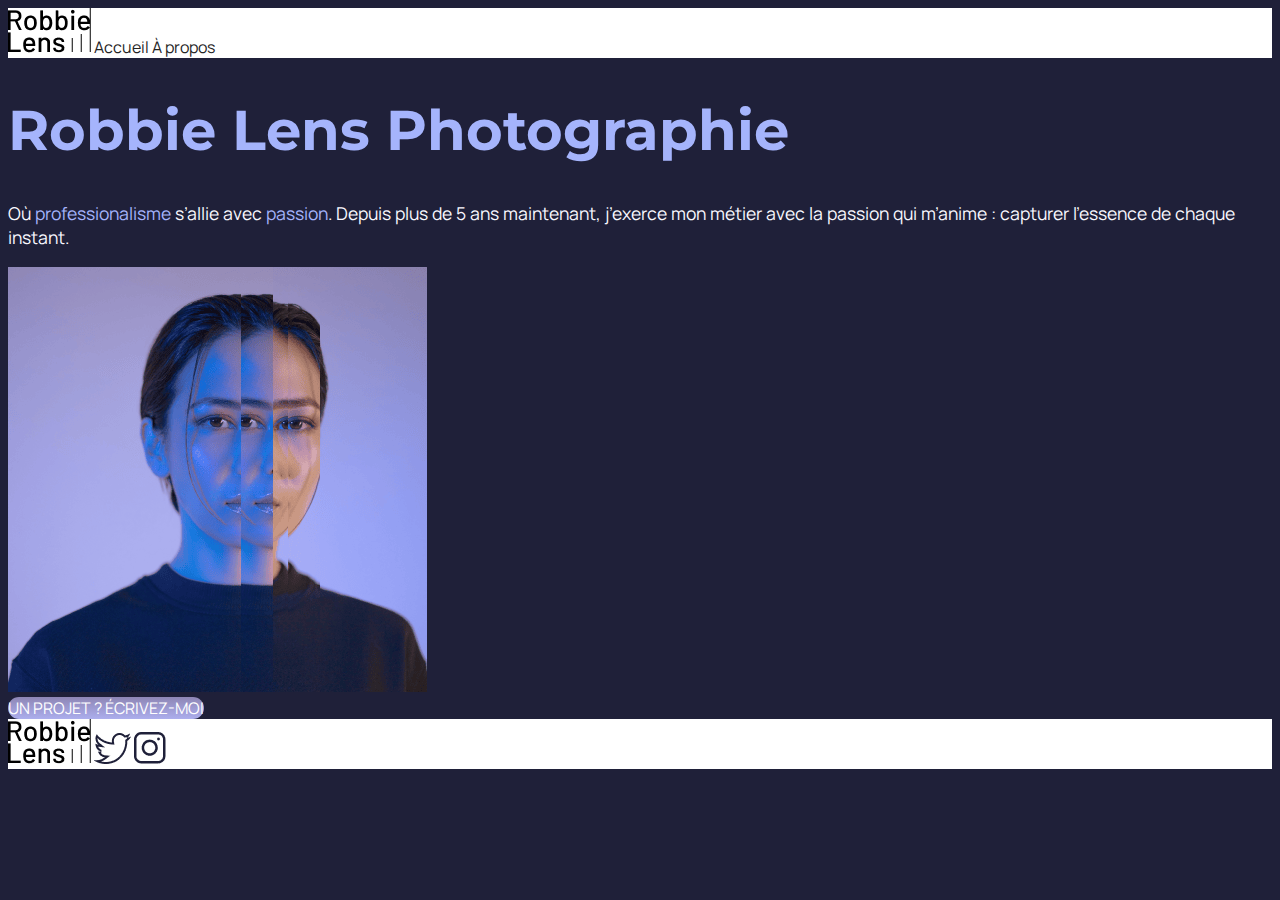
==== index.html @ 54b53c8e "Structuring the page" ====
<!DOCTYPE html>
<html lang="fr">
  <head>
    <meta charset="utf-8" />
    <title>Accueil – Robbie Lens Photographie</title>
    <link href="style.css" rel="stylesheet" />
    <link rel="preconnect" href="https://fonts.googleapis.com" />
    <link rel="preconnect" href="https://fonts.gstatic.com" crossorigin />
    <link
      href="https://fonts.googleapis.com/css2?family=Manrope&family=Montserrat&display=swap"
      rel="stylesheet"
    />
  </head>
  <body>
    <header>
      <nav>
        <img src="images/logo.png" alt="Logo Robbie Lens" />
        <a href="index.html">Accueil</a>
        <a href="a-propos.html">À propos</a>
      </nav>
    </header>
    <main>
      <h1>Robbie Lens Photographie</h1>
      <p>
        Où <em>professionalisme</em> s’allie avec <em>passion</em>. Depuis plus
        de 5 ans maintenant, j’exerce mon métier avec la passion qui m’anime :
        capturer l’essence de chaque instant.
      </p>
      <img
        src="images/robbie-lens.png"
        alt="Portrait avec effet de la photographe Robbie Lens"
      />
      <div>
        <a href="" class="cta">UN PROJET ? ÉCRIVEZ-MOI</a>
      </div>
    </main>
    <footer>
      <img src="images/logo.png" alt="Logo Robbie Lens" />
      <a href="https://twitter.com/" target="_blank" class="lien-icone">
        <img src="images/twitter.png" alt="Twitter" />
      </a>
      <a href="https://www.instagram.com/" target="_blank" class="lien-icone">
        <img src="images/instagram.png" alt="Instagram" />
      </a>
    </footer>
  </body>
</html>
---- style.css ----
body {
  background-color: #1f2039;
  font-family: "Manrope", sans-serif;
  font-size: 1em;
}

h1 {
  color: #a5b4fc;
  font-family: "Montserrat", sans-serif;
  font-size: 3.5em;
}

h2,
li {
  color: #f9f8ff;
}

p {
  color: #f9f8ff;
  font-size: 1.1em;
}

a {
  color: #242424;
  text-decoration: none;
}

a:hover {
  text-decoration: underline;
}

em {
  color: #a5b4fc;
  font-style: normal;
}

header,
footer {
  background-color: white;
}

.lien-icone:hover {
  opacity: 0.5;
}

.carre-contenu {
  border-bottom: solid 1px #8e86b5;
  border-right: solid 1px #8e86b5;
}

.cta {
  background: linear-gradient(#8e86b5, #acaeed);
  border-radius: 50px;
  color: white;
}

.cta:hover {
  background: linear-gradient(#696484, #8788ba);
  text-decoration: none;
}
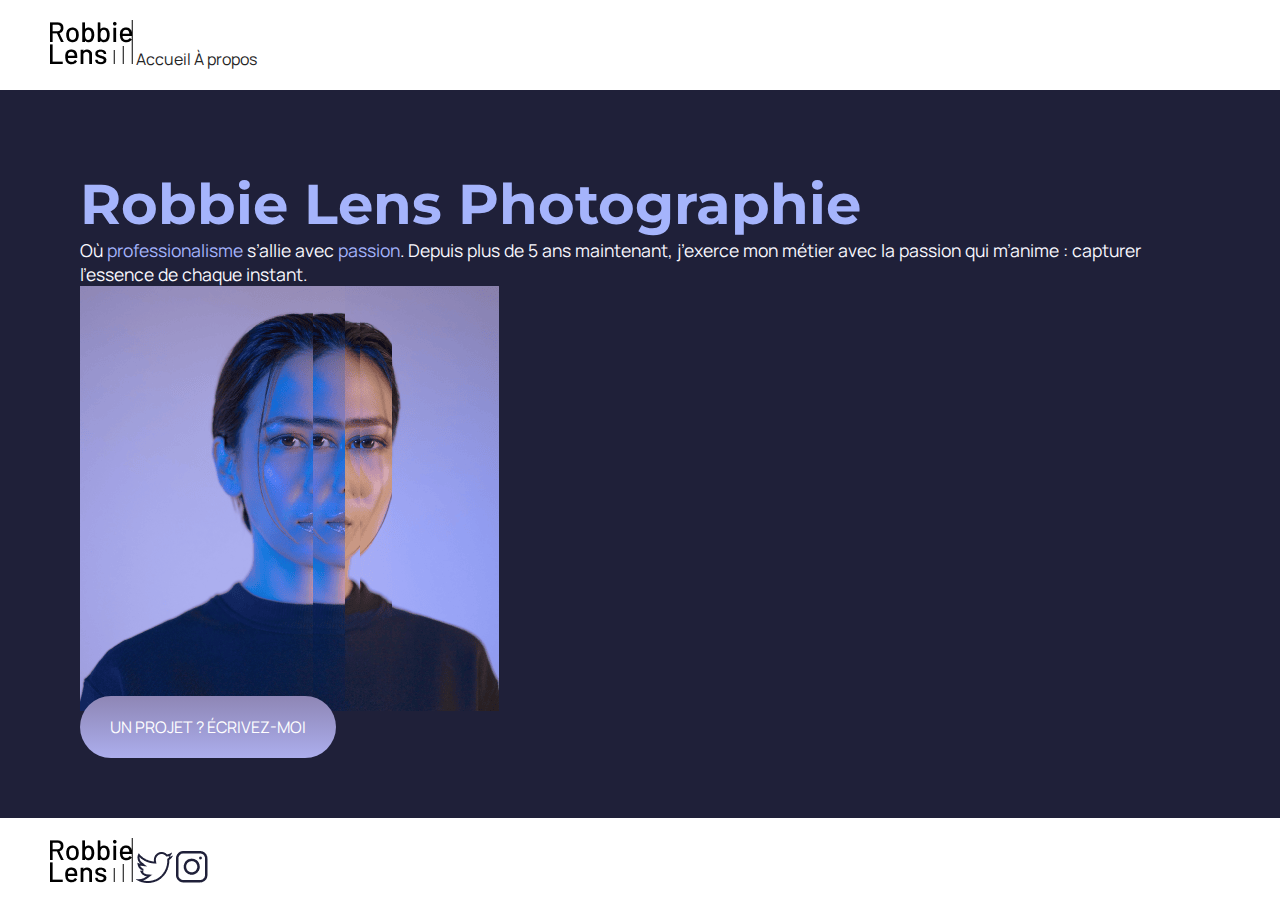
==== commit 3227ce22: "Adding padding" ====
--- a/index.html
+++ b/index.html
@@ -2,7 +2,7 @@
 <html lang="fr">
   <head>
     <meta charset="utf-8" />
-    <title>Accueil – Robbie Lens Photographie</title>
+    <title>Accueil - Robbie Lens Photographie</title>
     <link href="style.css" rel="stylesheet" />
     <link rel="preconnect" href="https://fonts.googleapis.com" />
     <link rel="preconnect" href="https://fonts.gstatic.com" crossorigin />
@@ -11,6 +11,7 @@
       rel="stylesheet"
     />
   </head>
+
   <body>
     <header>
       <nav>
@@ -20,27 +21,29 @@
       </nav>
     </header>
     <main>
-      <h1>Robbie Lens Photographie</h1>
-      <p>
-        Où <em>professionalisme</em> s’allie avec <em>passion</em>. Depuis plus
-        de 5 ans maintenant, j’exerce mon métier avec la passion qui m’anime :
-        capturer l’essence de chaque instant.
-      </p>
-      <img
-        src="images/robbie-lens.png"
-        alt="Portrait avec effet de la photographe Robbie Lens"
-      />
-      <div>
-        <a href="" class="cta">UN PROJET ? ÉCRIVEZ-MOI</a>
-      </div>
+      <section>
+        <h1>Robbie Lens Photographie</h1>
+        <p>
+          Où <em>professionalisme</em> s’allie avec <em>passion</em>. Depuis
+          plus de 5 ans maintenant, j’exerce mon métier avec la passion qui
+          m’anime : capturer l’essence de chaque instant.
+        </p>
+        <img
+          src="images/robbie-lens.png"
+          alt="Portrait avec effet de la photographe Robbie Lens"
+        />
+        <div>
+          <a href="" class="cta">UN PROJET ? ÉCRIVEZ-MOI</a>
+        </div>
+      </section>
     </main>
     <footer>
       <img src="images/logo.png" alt="Logo Robbie Lens" />
-      <a href="https://twitter.com/" target="_blank" class="lien-icone">
-        <img src="images/twitter.png" alt="Twitter" />
+      <a target="_blank" href="https://twitter.com/" class="lien-icone">
+        <img src="images/twitter.png" alt="Logo Twitter" />
       </a>
-      <a href="https://www.instagram.com/" target="_blank" class="lien-icone">
-        <img src="images/instagram.png" alt="Instagram" />
+      <a target="_blank" href="https://www.instagram.com/" class="lien-icone">
+        <img src="images/instagram.png" alt="Logo Instagram" />
       </a>
     </footer>
   </body>
--- a/style.css
+++ b/style.css
@@ -1,23 +1,11 @@
+* {
+  margin: 0;
+}
+
 body {
-  background-color: #1f2039;
   font-family: "Manrope", sans-serif;
   font-size: 1em;
-}
-
-h1 {
-  color: #a5b4fc;
-  font-family: "Montserrat", sans-serif;
-  font-size: 3.5em;
-}
-
-h2,
-li {
-  color: #f9f8ff;
-}
-
-p {
-  color: #f9f8ff;
-  font-size: 1.1em;
+  background-color: #1f2039;
 }
 
 a {
@@ -25,18 +13,47 @@
   text-decoration: none;
 }
 
-a:hover {
-  text-decoration: underline;
-}
-
 em {
   color: #a5b4fc;
   font-style: normal;
 }
 
+h1 {
+  font-size: 3.5em;
+  color: #a5b4fc;
+  font-family: "Montserrat", sans-serif;
+}
+
+h2 {
+  color: #f9f8ff;
+}
+
+p,
+li {
+  font-size: 1.1em;
+  color: #f9f8ff;
+}
+
 header,
 footer {
   background-color: white;
+  padding: 20px 50px;
+}
+
+.cta {
+  background: linear-gradient(#8e86b5, #acaeed);
+  color: white;
+  border-radius: 50px;
+  padding: 20px 30px;
+}
+
+a:hover {
+  text-decoration: underline;
+}
+
+.cta:hover {
+  background: linear-gradient(#696484, #8788ba);
+  text-decoration: none;
 }
 
 .lien-icone:hover {
@@ -44,17 +61,24 @@
 }
 
 .carre-contenu {
-  border-bottom: solid 1px #8e86b5;
-  border-right: solid 1px #8e86b5;
+  border-right: 1px solid #8e86b5;
+  border-bottom: 1px solid #8e86b5;
+  padding: 50px;
 }
 
-.cta {
-  background: linear-gradient(#8e86b5, #acaeed);
-  border-radius: 50px;
-  color: white;
+.carre-contenu h2 {
+  margin-top: 30px;
 }
 
-.cta:hover {
-  background: linear-gradient(#696484, #8788ba);
-  text-decoration: none;
+.carre-contenu ul {
+  margin-top: 30px;
 }
+
+section {
+  padding: 80px;
+}
+
+.a-propos-main {
+  width: 50%;
+  margin: auto;
+}
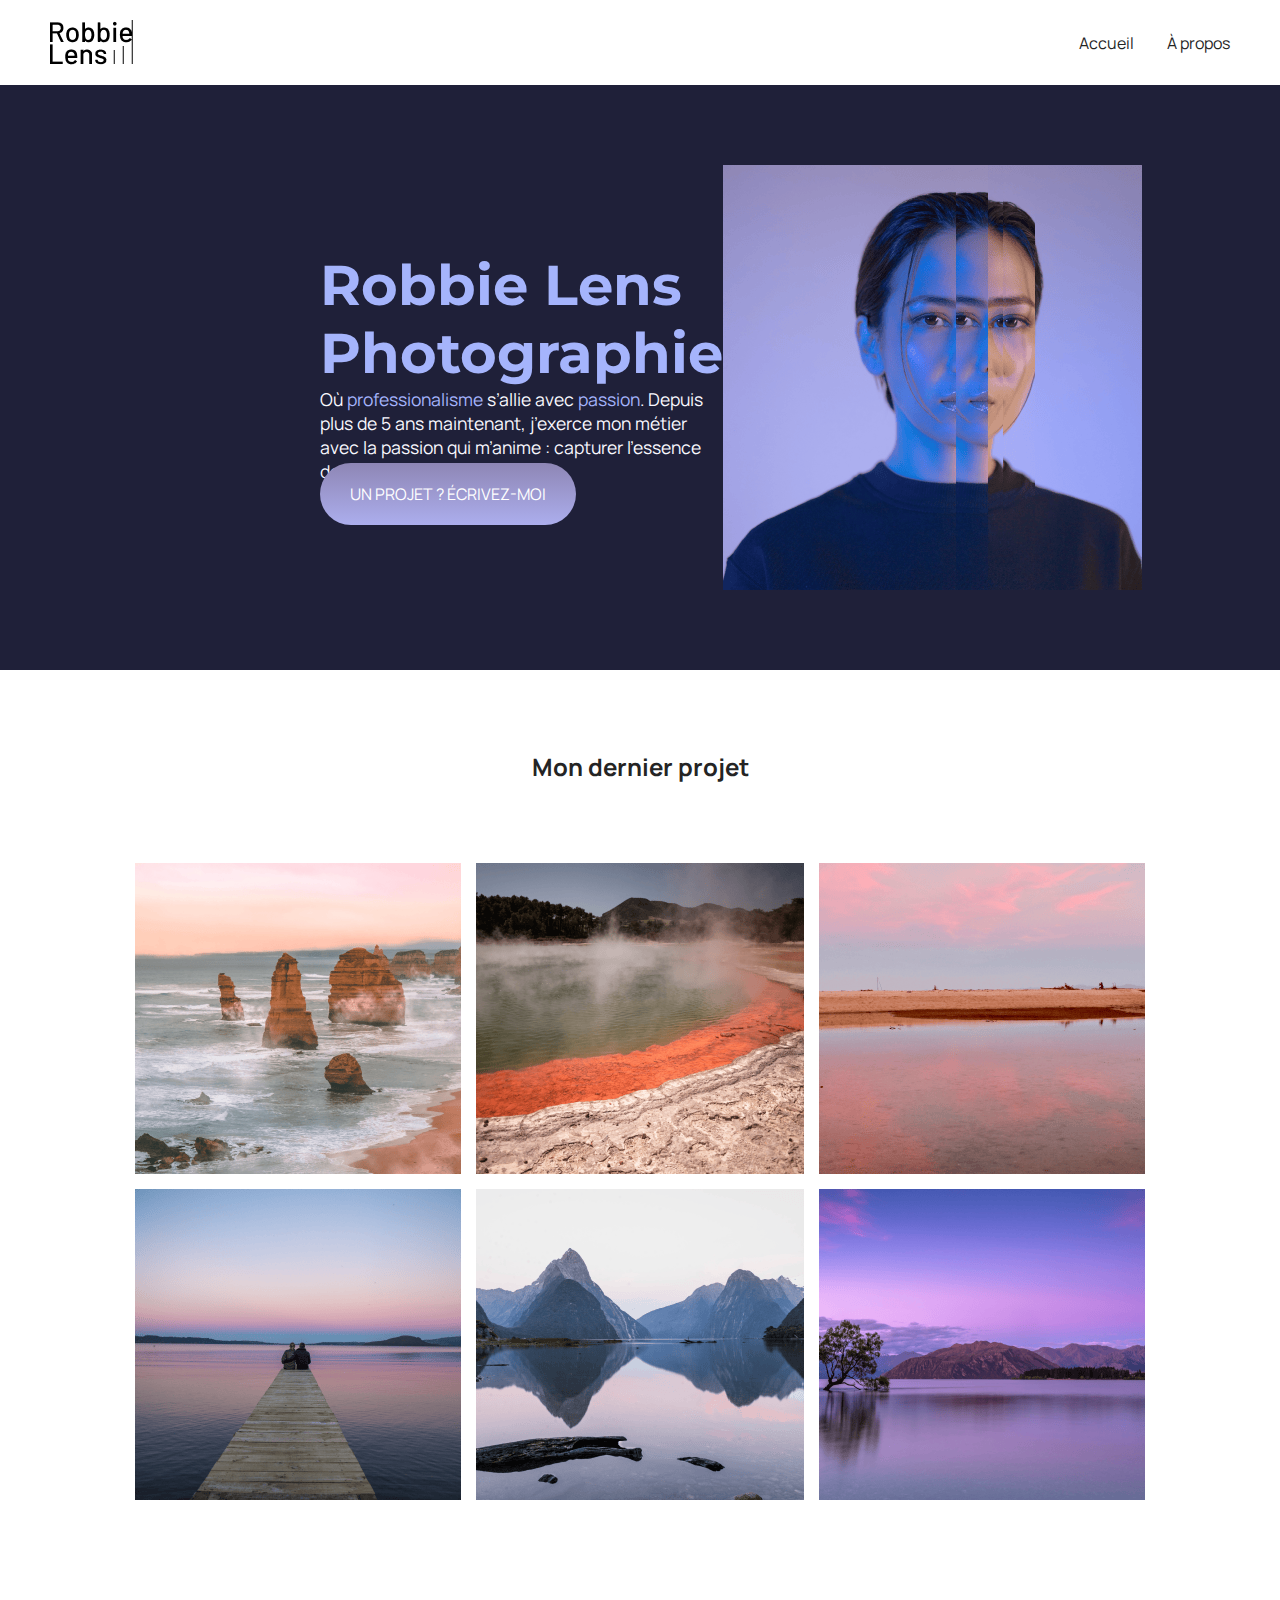
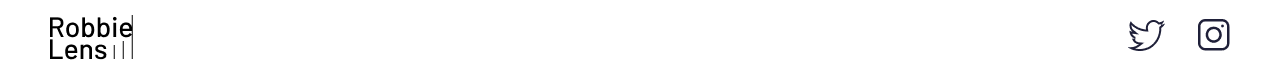
==== commit fa6e1f2c: "Adding flexbox" ====
--- a/index.html
+++ b/index.html
@@ -16,35 +16,70 @@
     <header>
       <nav>
         <img src="images/logo.png" alt="Logo Robbie Lens" />
-        <a href="index.html">Accueil</a>
-        <a href="a-propos.html">À propos</a>
+        <div>
+          <a href="index.html">Accueil</a>
+          <a href="a-propos.html">À propos</a>
+        </div>
       </nav>
     </header>
     <main>
-      <section>
-        <h1>Robbie Lens Photographie</h1>
-        <p>
-          Où <em>professionalisme</em> s’allie avec <em>passion</em>. Depuis
-          plus de 5 ans maintenant, j’exerce mon métier avec la passion qui
-          m’anime : capturer l’essence de chaque instant.
-        </p>
+      <section class="accueil-introduction">
+        <div>
+          <h1>Robbie Lens Photographie</h1>
+          <p>
+            Où <em>professionalisme</em> s’allie avec <em>passion</em>. Depuis
+            plus de 5 ans maintenant, j’exerce mon métier avec la passion qui
+            m’anime : capturer l’essence de chaque instant.
+          </p>
+          <a href="" class="cta">UN PROJET ? ÉCRIVEZ-MOI</a>
+        </div>
         <img
           src="images/robbie-lens.png"
           alt="Portrait avec effet de la photographe Robbie Lens"
         />
+      </section>
+      <section class="accueil-photos">
+        <h2>Mon dernier projet</h2>
         <div>
-          <a href="" class="cta">UN PROJET ? ÉCRIVEZ-MOI</a>
+          <img
+            src="images/accueil/element-1.png"
+            alt="Twelve apostles - Australie"
+          />
+          <img
+            src="images/accueil/element-2.png"
+            alt="Wai-O-Tapu - Nouvelle-Zélande"
+          />
+          <img
+            src="images/accueil/element-3.png"
+            alt="Parc National d’Abel Tasman - Nouvelle-Zélande"
+          />
+        </div>
+        <div>
+          <img
+            src="images/accueil/element-4.png"
+            alt="Lac Rotorua - Nouvelle-Zélande"
+          />
+          <img
+            src="images/accueil/element-5.png"
+            alt="Milford Sound - Nouvelle-Zélande"
+          />
+          <img
+            src="images/accueil/element-6.png"
+            alt="Lac Wanaka - Nouvelle-Zélande"
+          />
         </div>
       </section>
     </main>
     <footer>
       <img src="images/logo.png" alt="Logo Robbie Lens" />
-      <a target="_blank" href="https://twitter.com/" class="lien-icone">
-        <img src="images/twitter.png" alt="Logo Twitter" />
-      </a>
-      <a target="_blank" href="https://www.instagram.com/" class="lien-icone">
-        <img src="images/instagram.png" alt="Logo Instagram" />
-      </a>
+      <div>
+        <a target="_blank" href="https://twitter.com/" class="lien-icone">
+          <img src="images/twitter.png" alt="Logo Twitter" />
+        </a>
+        <a target="_blank" href="https://www.instagram.com/" class="lien-icone">
+          <img src="images/instagram.png" alt="Logo Instagram" />
+        </a>
+      </div>
     </footer>
   </body>
 </html>
--- a/style.css
+++ b/style.css
@@ -56,6 +56,10 @@
   text-decoration: none;
 }
 
+.lien-icone {
+  margin-left: 30px;
+}
+
 .lien-icone:hover {
   opacity: 0.5;
 }
@@ -82,3 +86,42 @@
   width: 50%;
   margin: auto;
 }
+
+footer,
+nav {
+  display: flex;
+  flex-direction: row;
+  align-items: center;
+  justify-content: space-between;
+}
+
+nav a {
+  margin-left: 30px;
+}
+
+.accueil-photos {
+  background-color: white;
+  padding: 80px;
+}
+
+.accueil-photos h2 {
+  color: #242424;
+  text-align: center;
+  margin-bottom: 80px;
+}
+
+.accueil-photos div {
+  display: flex;
+  flex-direction: row;
+  gap: 15px;
+  justify-content: center;
+  margin-bottom: 15px;
+}
+
+.accueil-introduction {
+  display: flex;
+  flex-direction: row;
+  width: 50%;
+  align-items: center;
+  margin: auto;
+}
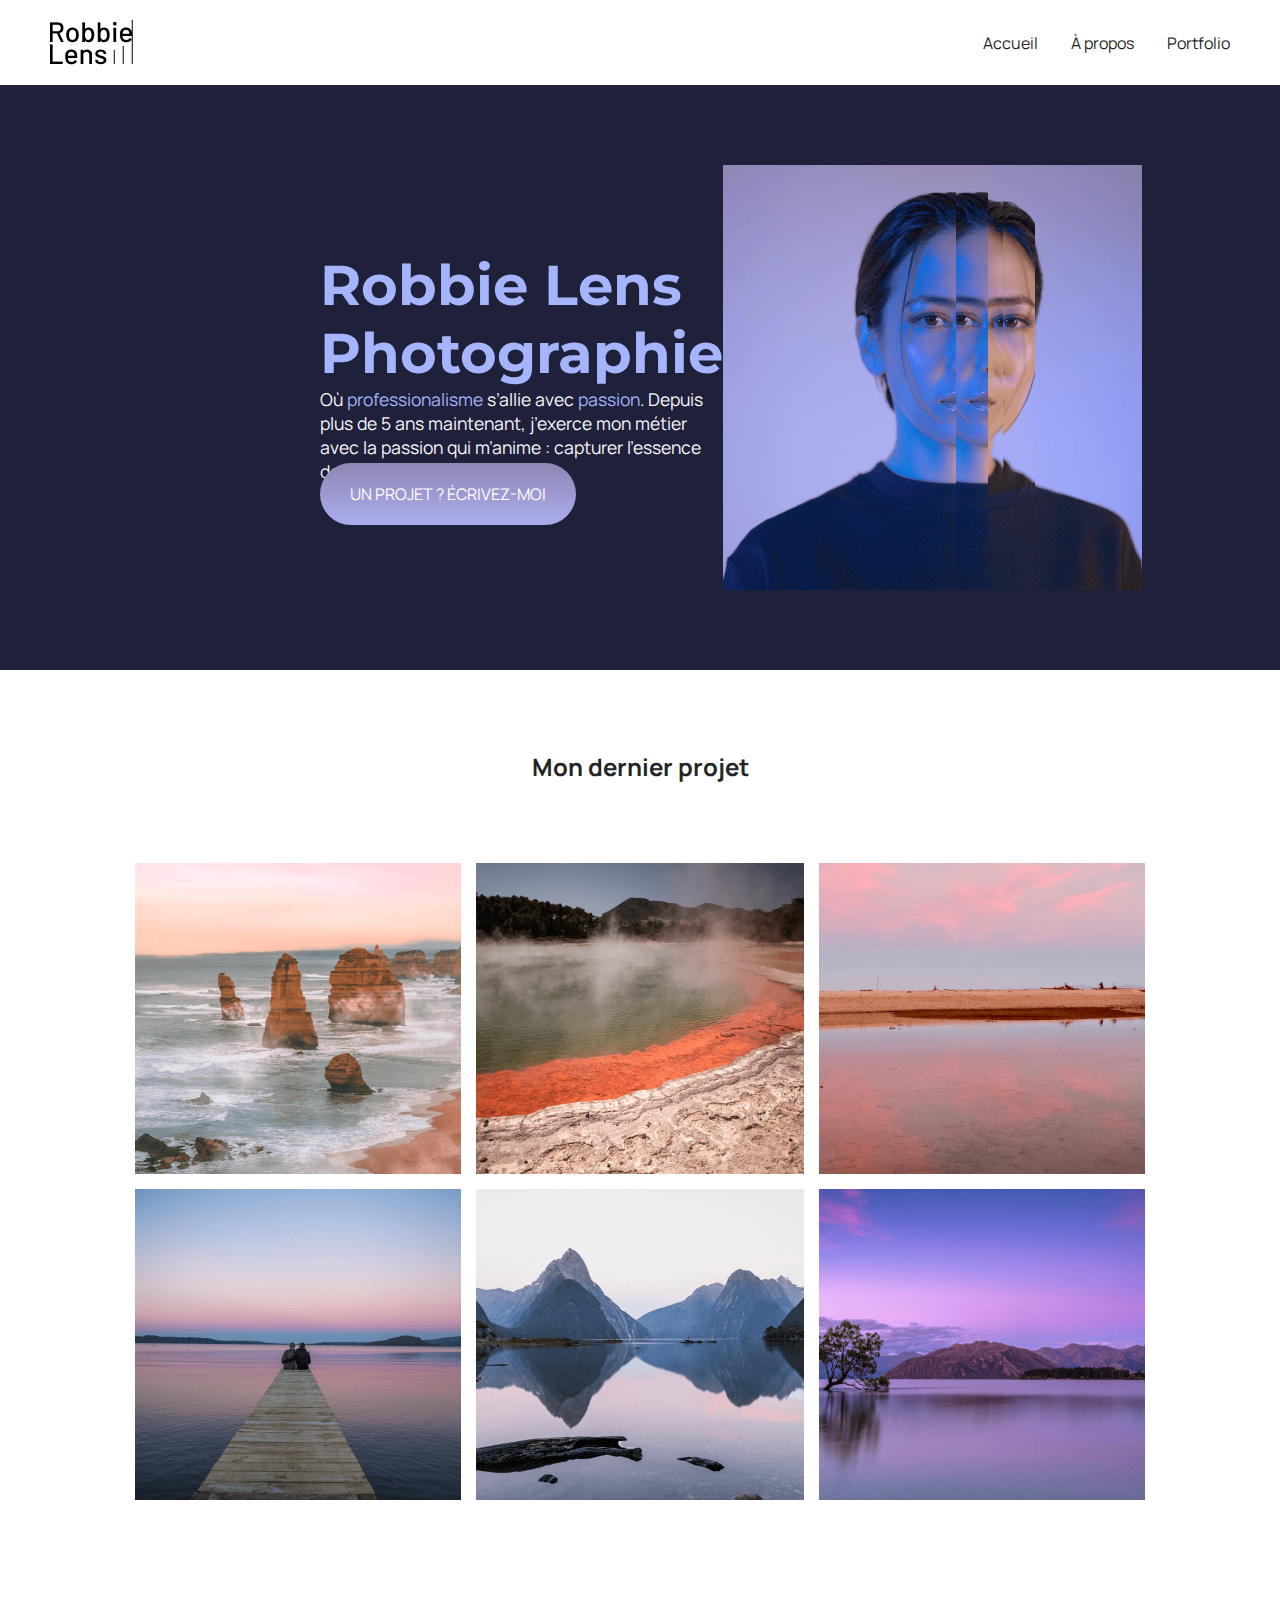
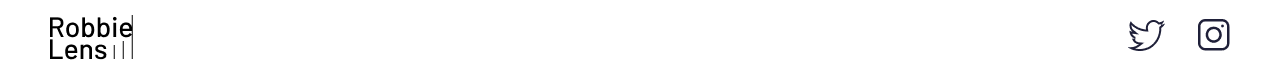
==== commit 1f7d242d: "Creating portfolio with grids" ====
--- a/index.html
+++ b/index.html
@@ -19,6 +19,7 @@
         <div>
           <a href="index.html">Accueil</a>
           <a href="a-propos.html">À propos</a>
+          <a href="portfolio.html">Portfolio</a>
         </div>
       </nav>
     </header>
--- a/style.css
+++ b/style.css
@@ -125,3 +125,33 @@
   align-items: center;
   margin: auto;
 }
+
+.portfolio-section-photos {
+  background-color: white;
+}
+
+.portfolio-section-photos h2 {
+  color: #242424;
+  margin-bottom: 80px;
+}
+
+.grid-paysages {
+  display: grid;
+  grid-template-columns: 1fr 1fr 1fr;
+  grid-template-rows: 300px 300px 300px;
+  gap: 15px;
+}
+
+.grid-portraits {
+  display: grid;
+  grid-template-columns: 1fr 1fr 1fr;
+  grid-template-rows: 300px 300px;
+  gap: 15px;
+}
+
+.grid-paysages img,
+.grid-portraits img {
+  width: 100%;
+  height: 100%;
+  object-fit: cover;
+}
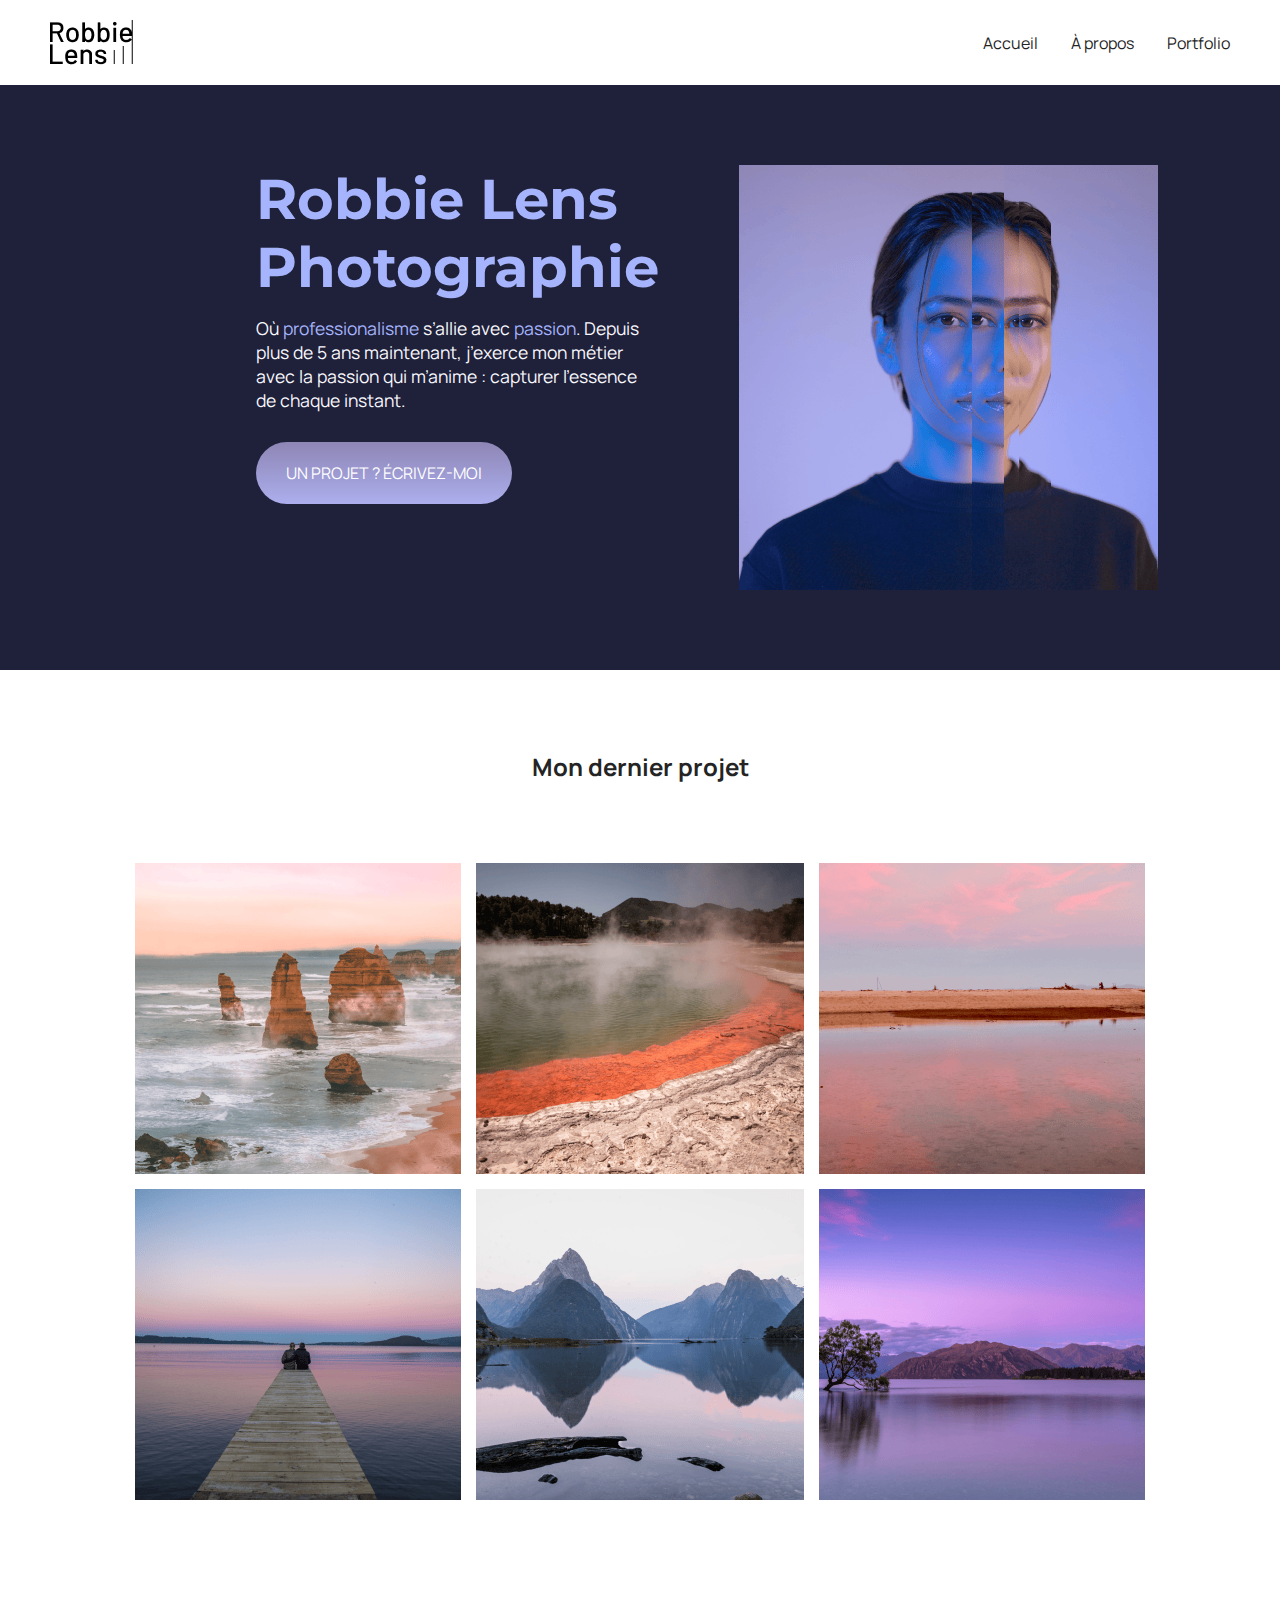
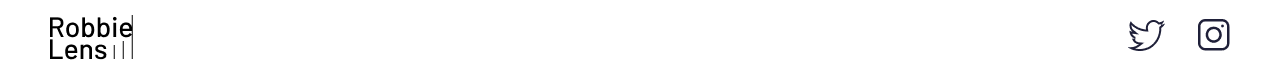
==== commit c65a8673: "Adding overlay on images" ====
--- a/index.html
+++ b/index.html
@@ -32,7 +32,7 @@
             plus de 5 ans maintenant, j’exerce mon métier avec la passion qui
             m’anime : capturer l’essence de chaque instant.
           </p>
-          <a href="" class="cta">UN PROJET ? ÉCRIVEZ-MOI</a>
+          <a href="portfolio.html" class="cta">UN PROJET ? ÉCRIVEZ-MOI</a>
         </div>
         <img
           src="images/robbie-lens.png"
--- a/style.css
+++ b/style.css
@@ -41,6 +41,7 @@
 }
 
 .cta {
+  display: inline-block;
   background: linear-gradient(#8e86b5, #acaeed);
   color: white;
   border-radius: 50px;
@@ -68,6 +69,7 @@
   border-right: 1px solid #8e86b5;
   border-bottom: 1px solid #8e86b5;
   padding: 50px;
+  margin-bottom: 80px;
 }
 
 .carre-contenu h2 {
@@ -76,6 +78,10 @@
 
 .carre-contenu ul {
   margin-top: 30px;
+}
+
+.carre-contenu + div {
+  text-align: center;
 }
 
 section {
@@ -121,9 +127,21 @@
 .accueil-introduction {
   display: flex;
   flex-direction: row;
-  width: 50%;
-  align-items: center;
+  width: 60%;
+  align-items: flex-start;
   margin: auto;
+}
+
+.accueil-introduction h1 {
+  margin-bottom: 15px;
+}
+
+.accueil-introduction p {
+  margin-bottom: 30px;
+}
+
+.accueil-introduction div {
+  padding-right: 80px;
 }
 
 .portfolio-section-photos {
@@ -155,3 +173,26 @@
   height: 100%;
   object-fit: cover;
 }
+
+.lien-conteneur-photo {
+  position: relative;
+}
+
+.photo-hover {
+  position: absolute;
+  top: 0;
+  left: 0;
+  right: 0;
+  bottom: 0;
+  display: flex;
+  align-items: center;
+  justify-content: center;
+  font-size: 1.5em;
+  color: white;
+  background-color: rgba(0, 0, 0, 0.7);
+  display: none;
+}
+
+.lien-conteneur-photo:hover .photo-hover {
+  display: flex;
+}
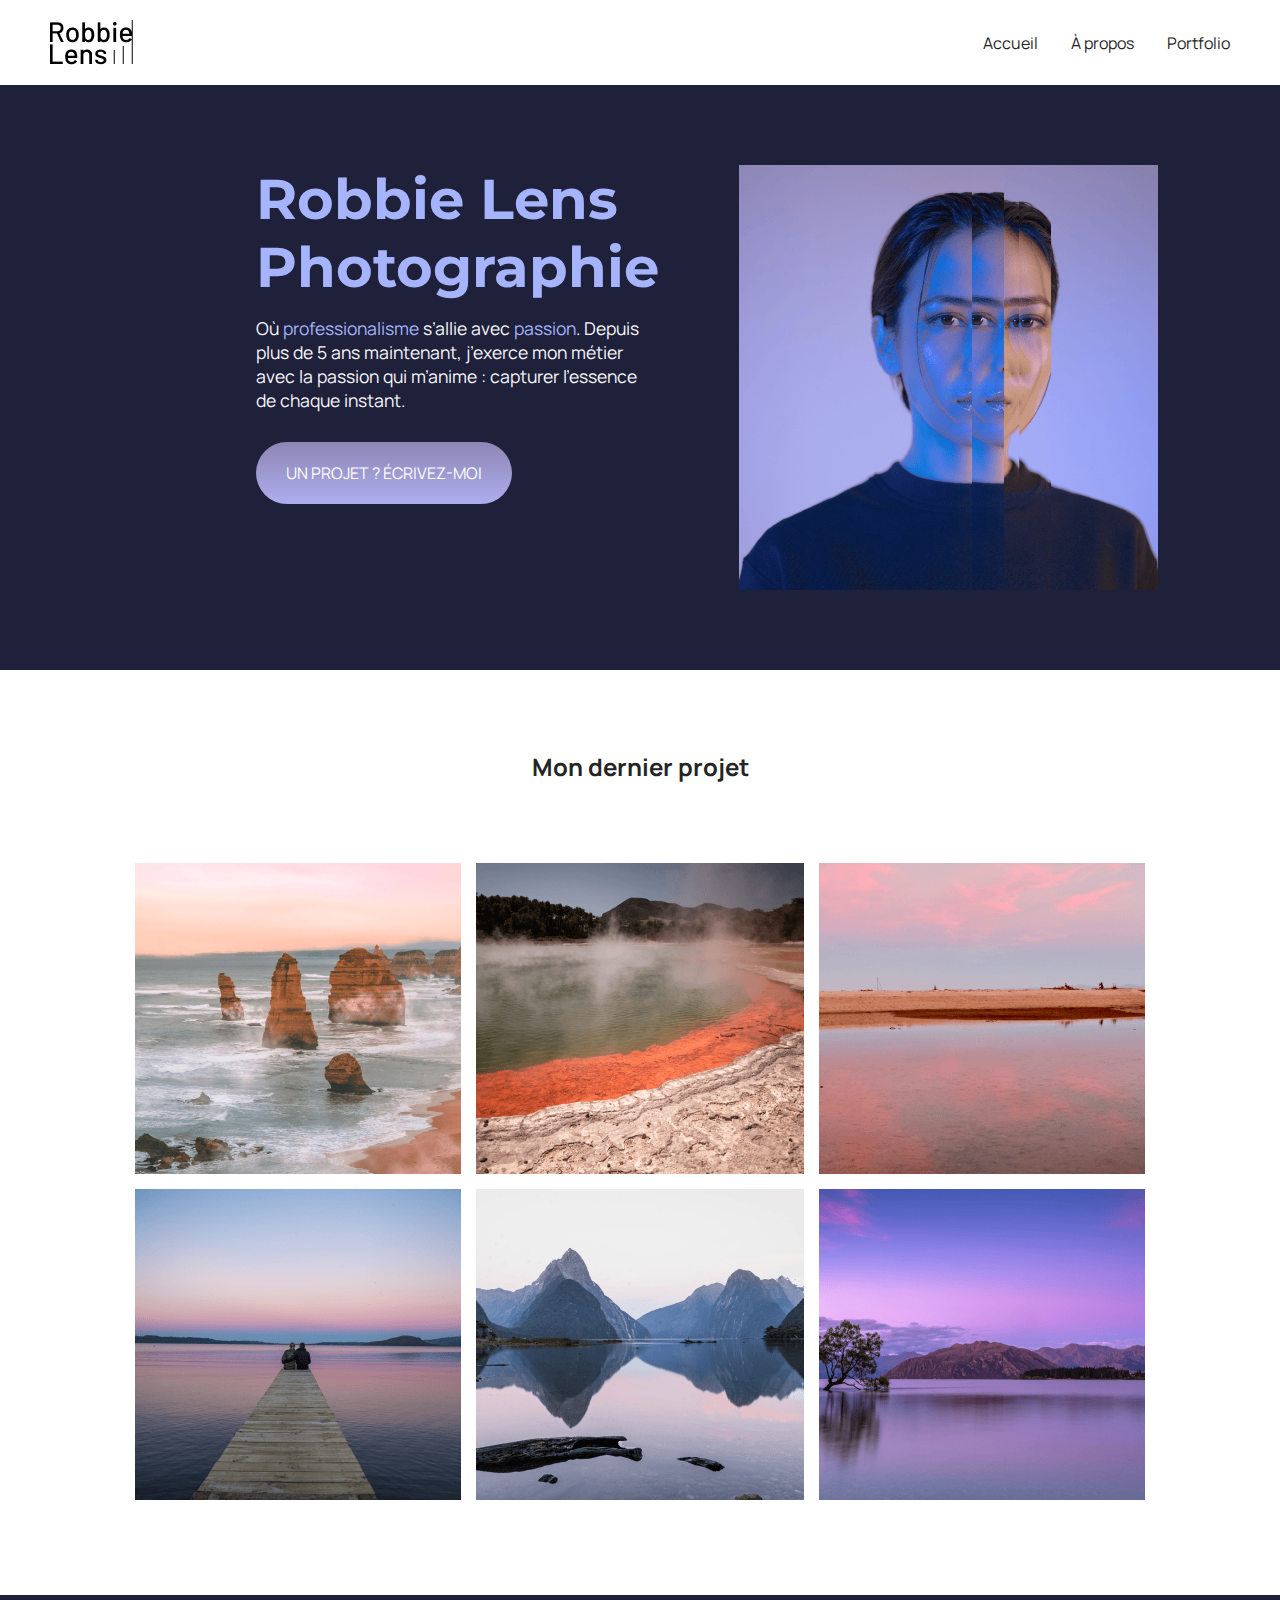
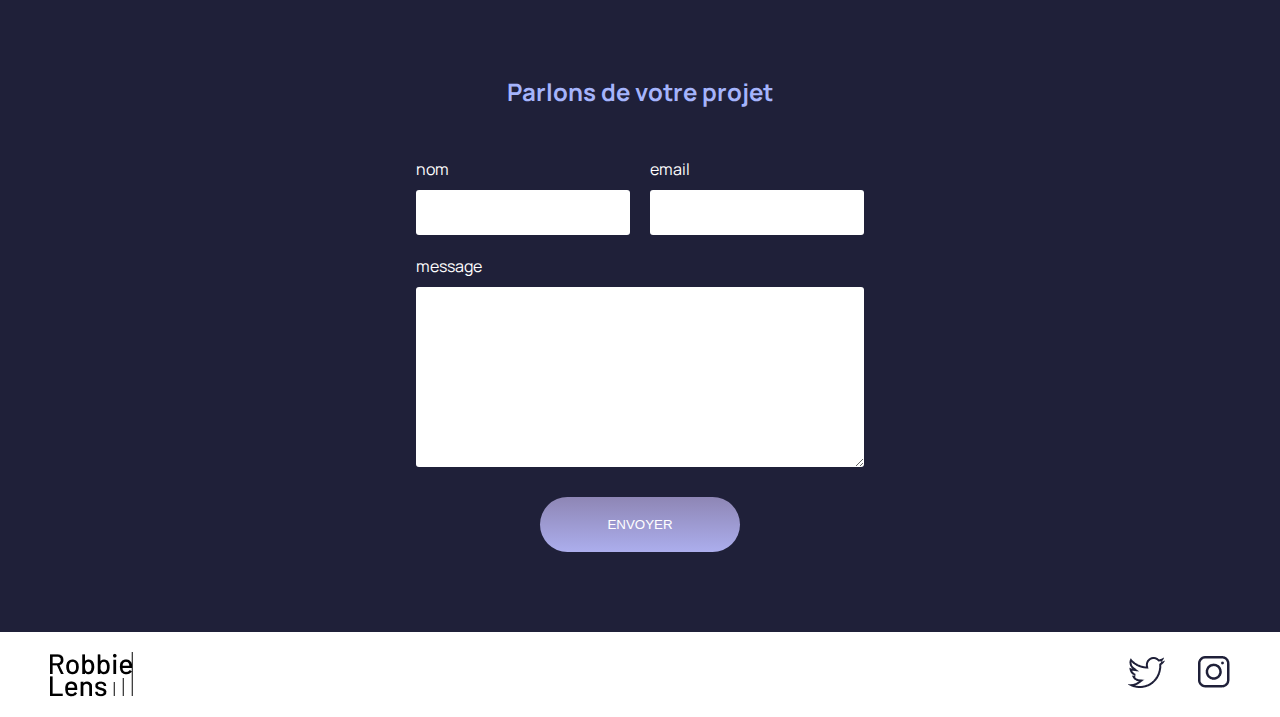
==== commit d94085d9: "Adding a form" ====
--- a/index.html
+++ b/index.html
@@ -3,7 +3,8 @@
   <head>
     <meta charset="utf-8" />
     <title>Accueil - Robbie Lens Photographie</title>
-    <link href="style.css" rel="stylesheet" />
+    <link href="style/style.css" rel="stylesheet" />
+    <link href="style/index.css" rel="stylesheet" />
     <link rel="preconnect" href="https://fonts.googleapis.com" />
     <link rel="preconnect" href="https://fonts.gstatic.com" crossorigin />
     <link
@@ -32,7 +33,7 @@
             plus de 5 ans maintenant, j’exerce mon métier avec la passion qui
             m’anime : capturer l’essence de chaque instant.
           </p>
-          <a href="portfolio.html" class="cta">UN PROJET ? ÉCRIVEZ-MOI</a>
+          <a href="#contact" class="cta">UN PROJET ? ÉCRIVEZ-MOI</a>
         </div>
         <img
           src="images/robbie-lens.png"
@@ -70,6 +71,24 @@
           />
         </div>
       </section>
+      <section id="contact" class="section-contact">
+        <h2>Parlons de votre projet</h2>
+        <form method="get" action="#">
+          <div class="form-nom-email">
+            <div class="form-column">
+              <label for="nom">nom</label>
+              <input type="text" name="nom" id="nom" />
+            </div>
+            <div class="form-column">
+              <label for="email">email</label>
+              <input type="email" name="email" id="email" />
+            </div>
+          </div>
+          <label for="message">message</label>
+          <textarea name="message" id="message" rows="10"></textarea>
+          <input type="submit" value="ENVOYER" class="cta" />
+        </form>
+      </section>
     </main>
     <footer>
       <img src="images/logo.png" alt="Logo Robbie Lens" />
--- a/style/style.css
+++ b/style/style.css
@@ -0,0 +1,82 @@
+* {
+  margin: 0;
+}
+
+body {
+  font-family: "Manrope", sans-serif;
+  font-size: 1em;
+  background-color: #1f2039;
+}
+
+a {
+  color: #242424;
+  text-decoration: none;
+}
+
+em {
+  color: #a5b4fc;
+  font-style: normal;
+}
+
+h1 {
+  font-size: 3.5em;
+  color: #a5b4fc;
+  font-family: "Montserrat", sans-serif;
+}
+
+h2 {
+  color: #f9f8ff;
+}
+
+p,
+li {
+  font-size: 1.1em;
+  color: #f9f8ff;
+}
+
+header,
+footer {
+  background-color: white;
+  padding: 20px 50px;
+}
+
+.cta {
+  display: inline-block;
+  background: linear-gradient(#8e86b5, #acaeed);
+  color: white;
+  border-radius: 50px;
+  padding: 20px 30px;
+}
+
+a:hover {
+  text-decoration: underline;
+}
+
+.cta:hover {
+  background: linear-gradient(#696484, #8788ba);
+  text-decoration: none;
+}
+
+.lien-icone {
+  margin-left: 30px;
+}
+
+.lien-icone:hover {
+  opacity: 0.5;
+}
+
+section {
+  padding: 80px;
+}
+
+footer,
+nav {
+  display: flex;
+  flex-direction: row;
+  align-items: center;
+  justify-content: space-between;
+}
+
+nav a {
+  margin-left: 30px;
+}
--- a/style/index.css
+++ b/style/index.css
@@ -0,0 +1,82 @@
+.accueil-photos {
+  background-color: white;
+  padding: 80px;
+}
+
+.accueil-photos h2 {
+  color: #242424;
+  text-align: center;
+  margin-bottom: 80px;
+}
+
+.accueil-photos div {
+  display: flex;
+  flex-direction: row;
+  gap: 15px;
+  justify-content: center;
+  margin-bottom: 15px;
+}
+
+.accueil-introduction {
+  display: flex;
+  flex-direction: row;
+  width: 60%;
+  align-items: flex-start;
+  margin: auto;
+}
+
+.accueil-introduction h1 {
+  margin-bottom: 15px;
+}
+
+.accueil-introduction p {
+  margin-bottom: 30px;
+}
+
+.accueil-introduction div {
+  padding-right: 80px;
+}
+
+.section-contact h2 {
+  color: #a5b4fc;
+  text-align: center;
+  margin-bottom: 50px;
+}
+
+form {
+  display: flex;
+  flex-direction: column;
+  width: 40%;
+  margin: auto;
+  color: white;
+}
+
+.form-nom-email {
+  display: flex;
+  flex-direction: row;
+  gap: 20px;
+}
+
+.form-column {
+  flex: 1;
+  display: flex;
+  flex-direction: column;
+  margin-bottom: 20px;
+}
+
+input,
+textarea {
+  padding: 15px;
+  border-radius: 3px;
+  border: none;
+}
+
+label {
+  margin-bottom: 10px;
+}
+
+input[type="submit"] {
+  width: 200px;
+  margin: auto;
+  margin-top: 30px;
+}
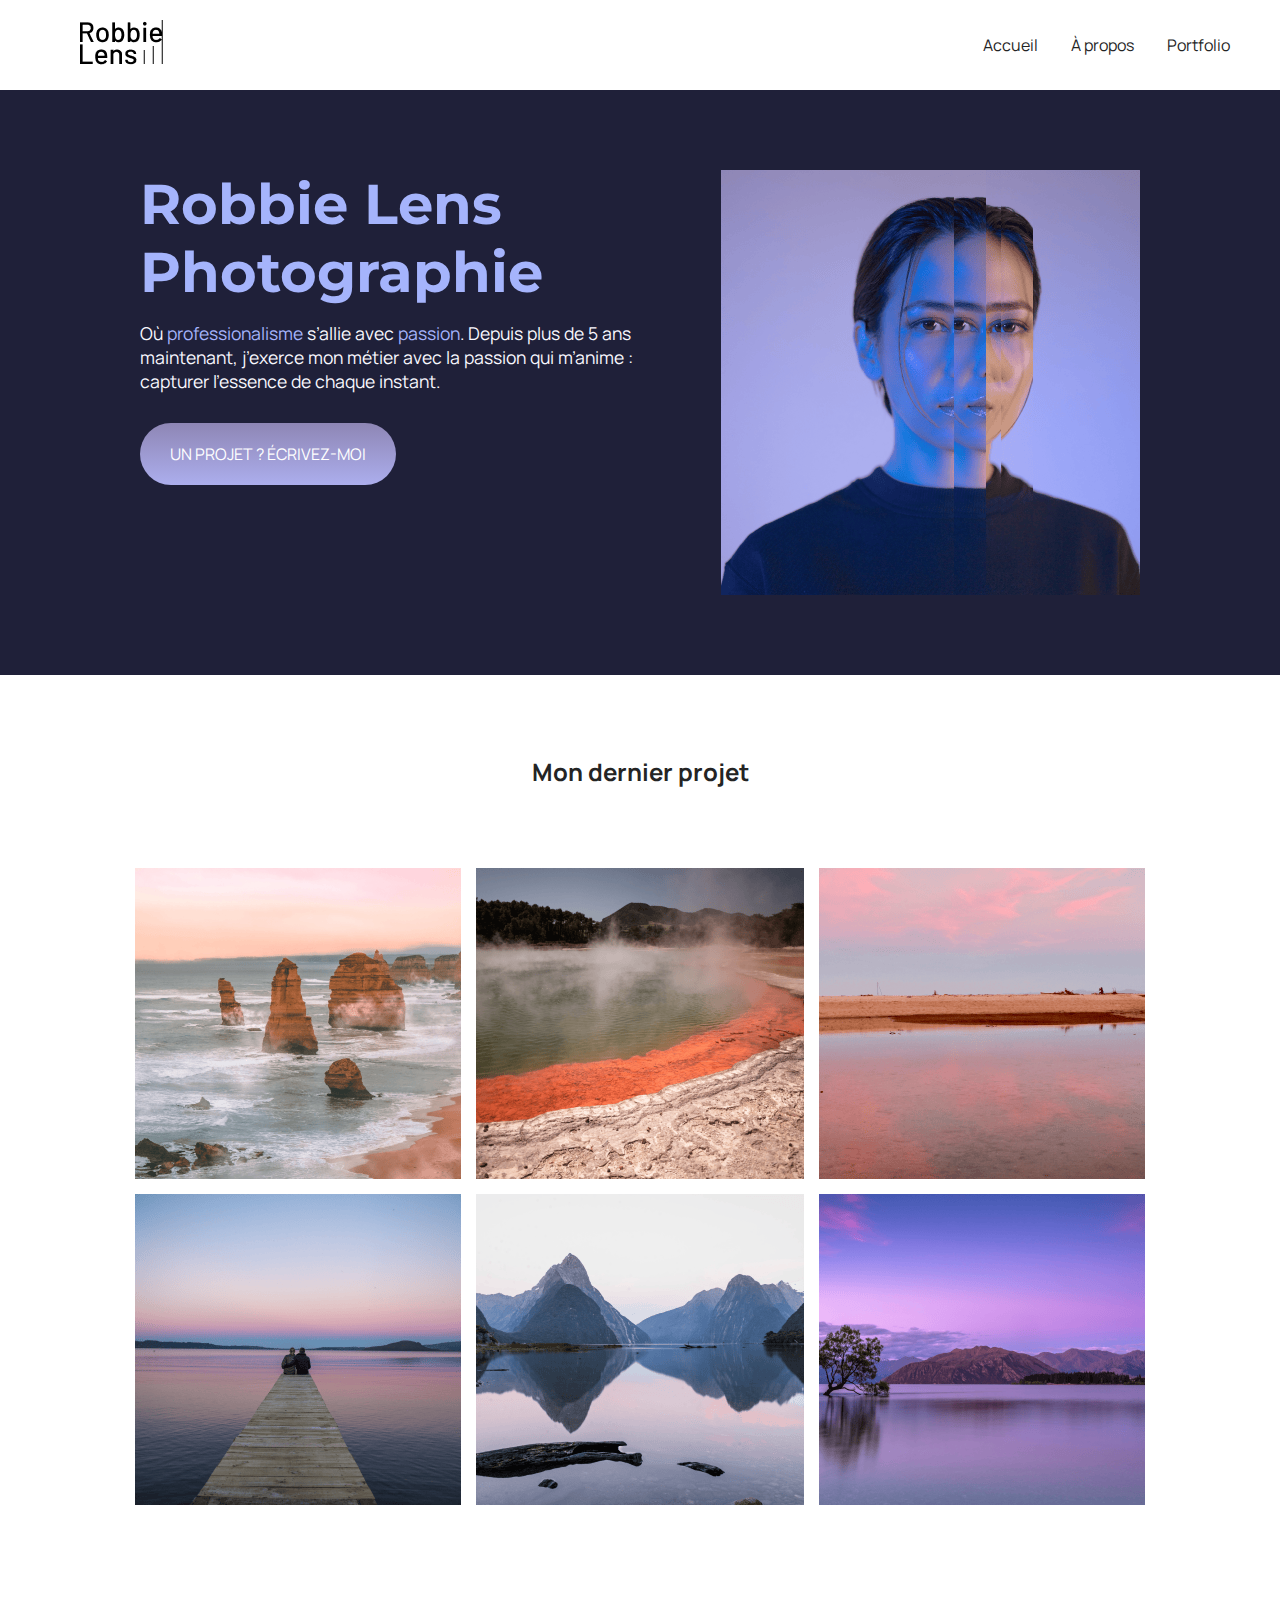
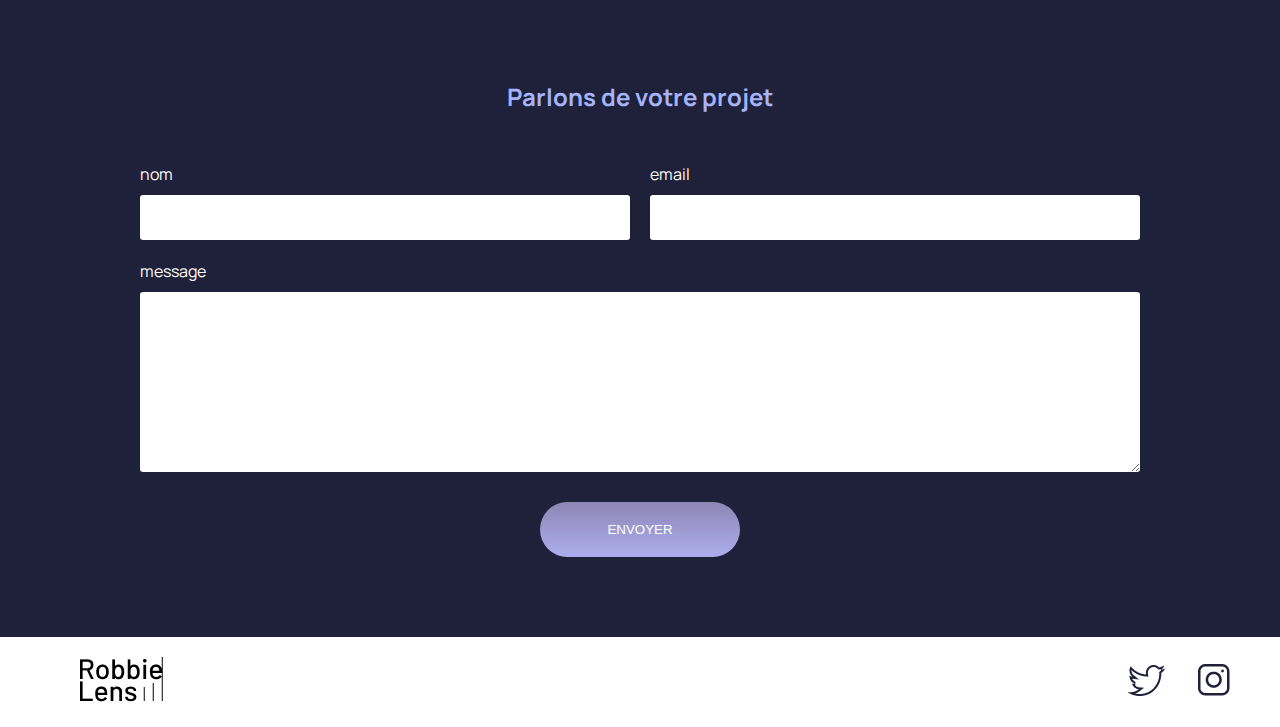
==== commit 9afe4140: "Adding responsive with media queries" ====
--- a/index.html
+++ b/index.html
@@ -16,7 +16,9 @@
   <body>
     <header>
       <nav>
-        <img src="images/logo.png" alt="Logo Robbie Lens" />
+        <a href="index.html" class="lien-icone">
+          <img src="images/logo.png" alt="Logo Robbie Lens" />
+        </a>
         <div>
           <a href="index.html">Accueil</a>
           <a href="a-propos.html">À propos</a>
@@ -73,7 +75,7 @@
       </section>
       <section id="contact" class="section-contact">
         <h2>Parlons de votre projet</h2>
-        <form method="get" action="#">
+        <form method="get" action="">
           <div class="form-nom-email">
             <div class="form-column">
               <label for="nom">nom</label>
@@ -91,7 +93,9 @@
       </section>
     </main>
     <footer>
-      <img src="images/logo.png" alt="Logo Robbie Lens" />
+      <a href="index.html" class="lien-icone">
+        <img src="images/logo.png" alt="Logo Robbie Lens" />
+      </a>
       <div>
         <a target="_blank" href="https://twitter.com/" class="lien-icone">
           <img src="images/twitter.png" alt="Logo Twitter" />
--- a/style/style.css
+++ b/style/style.css
@@ -80,3 +80,33 @@
 nav a {
   margin-left: 30px;
 }
+
+@media screen and (max-width: 996px) {
+  header nav {
+    flex-direction: column;
+    align-items: center;
+    justify-content: center;
+  }
+
+  header nav img {
+    margin-bottom: 20px;
+  }
+
+  header,
+  footer {
+    padding: 20px;
+  }
+
+  h1 {
+    font-size: 2em;
+  }
+
+  section {
+    padding: 50px 20px 50px 20px;
+  }
+
+  nav a {
+    margin-left: 10px;
+    margin-right: 10px;
+  }
+}
--- a/style/index.css
+++ b/style/index.css
@@ -20,7 +20,7 @@
 .accueil-introduction {
   display: flex;
   flex-direction: row;
-  width: 60%;
+  max-width: 1000px;
   align-items: flex-start;
   margin: auto;
 }
@@ -46,7 +46,7 @@
 form {
   display: flex;
   flex-direction: column;
-  width: 40%;
+  max-width: 1000px;
   margin: auto;
   color: white;
 }
@@ -80,3 +80,40 @@
   margin: auto;
   margin-top: 30px;
 }
+
+@media screen and (max-width: 996px) {
+  .accueil-introduction {
+    flex-direction: column;
+    align-items: center;
+    justify-content: center;
+  }
+
+  .accueil-introduction div {
+    padding-right: 0;
+    text-align: center;
+    order: 2;
+  }
+
+  .accueil-introduction img {
+    order: 1;
+    margin-bottom: 20px;
+    width: 100%;
+  }
+
+  .accueil-photos {
+    padding: 20px;
+  }
+
+  .accueil-photos div {
+    flex-direction: column;
+  }
+
+  .section-contact {
+    padding: 50px 20px;
+  }
+
+  .form-nom-email {
+    flex-direction: column;
+    gap: 0;
+  }
+}
